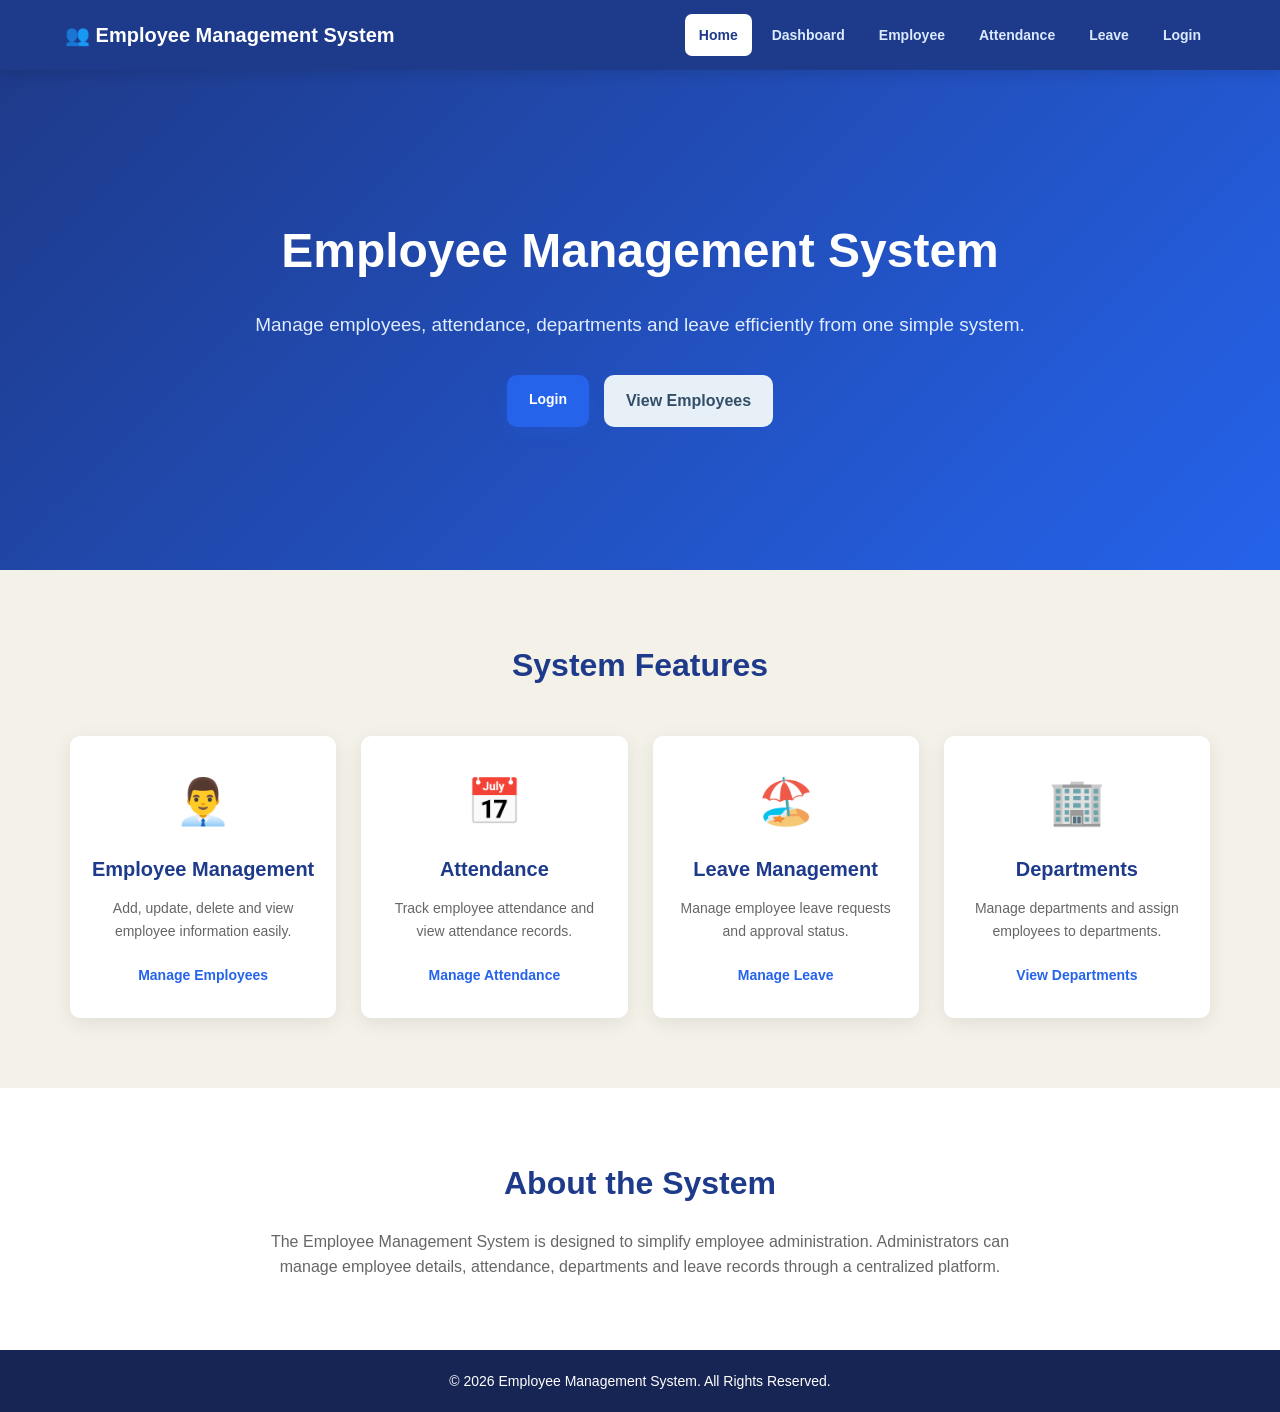
==== index.html @ c2467547 "improve file placement" ====
<!DOCTYPE html>
<html lang="en">
<head>
    <meta charset="UTF-8">
    <meta name="viewport" content="width=device-width, initial-scale=1.0">

    <title>Employee Management System</title>

    <link rel="stylesheet" href="css/style.css">
</head>

<body>

  <header class="top-navbar">

    <div class="navbar-container">

        <a href="index.html" class="logo">
            👥 Employee Management System
        </a>

        <nav class="navbar-links">

            <a href="index.html" class="active">Home</a>

            <a href="dashboard.html">Dashboard</a>

            <a href="employee.html">Employee</a>

            <a href="attendance.html">Attendance</a>

            <a href="leave.html">Leave</a>

            <a href="login.html">Login</a>

        </nav>

    </div>

</header>


    <!-- Hero Section -->
    <section class="hero">

        <div class="hero-content">

            <h1>Employee Management System</h1>

            <p>
                Manage employees, attendance, departments and leave
                efficiently from one simple system.
            </p>

            <div class="hero-buttons">
                <a href="login.html" class="btn primary-btn">
                    Login
                </a>

                <a href="employee.html" class="btn secondary-btn">
                    View Employees
                </a>
            </div>

        </div>

    </section>


    <!-- Features Section -->
    <section class="features">

        <h2>System Features</h2>

        <div class="feature-container">

            <!-- Employee Management -->
            <div class="feature-card">

                <div class="icon">👨‍💼</div>

                <h3>Employee Management</h3>

                <p>
                    Add, update, delete and view employee information
                    easily.
                </p>

                <a href="employee.html">
                    Manage Employees
                </a>

            </div>


            <!-- Attendance -->
            <div class="feature-card">

                <div class="icon">📅</div>

                <h3>Attendance</h3>

                <p>
                    Track employee attendance and view attendance
                    records.
                </p>

                <a href="attendance.html">
                    Manage Attendance
                </a>

            </div>


            <!-- Leave -->
            <div class="feature-card">

                <div class="icon">🏖️</div>

                <h3>Leave Management</h3>

                <p>
                    Manage employee leave requests and approval status.
                </p>

                <a href="leave.html">
                    Manage Leave
                </a>

            </div>


            <!-- Departments -->
            <div class="feature-card">

                <div class="icon">🏢</div>

                <h3>Departments</h3>

                <p>
                    Manage departments and assign employees to
                    departments.
                </p>

                <a href="departments.html">
                    View Departments
                </a>

            </div>

        </div>

    </section>


    <!-- About Section -->
    <section class="about">

        <div class="about-content">

            <h2>About the System</h2>

            <p>
                The Employee Management System is designed to simplify
                employee administration. Administrators can manage
                employee details, attendance, departments and leave
                records through a centralized platform.
            </p>

        </div>

    </section>


    <!-- Footer -->
    <footer>

        <p>
            &copy; 2026 Employee Management System. All Rights Reserved.
        </p>

    </footer>


    <!-- JavaScript -->
    <script src="js/index.js"></script>

</body>
</html>
---- css/style.css ----
/* ================================
   General Styles
================================ */

* {
    margin: 0;
    padding: 0;
    box-sizing: border-box;
}

html {
    scroll-behavior: smooth;
}

body {
    font-family: Arial, Helvetica, sans-serif;
    background-color:#F4F1E8;
    color: #333;
    line-height: 1.6;
}


/* ================================
   Navigation Bar
================================ */

header {
    width: 100%;
    background-color: #1e3a8a;
}

.navbar {
    max-width: 1200px;
    margin: auto;
    padding: 18px 30px;

    display: flex;
    justify-content: space-between;
    align-items: center;
}

.logo {
    color: white;
    font-size: 22px;
    font-weight: bold;
}

.nav-links {
    list-style: none;

    display: flex;
    align-items: center;
    gap: 25px;
}

.nav-links a {
    color: white;
    text-decoration: none;
    font-size: 15px;
    transition: 0.3s;
}

.nav-links a:hover {
    color: #bfdbfe;
}

.login-btn {
    background-color: white;
    color: #1e3a8a !important;

    padding: 9px 20px;
    border-radius: 6px;

    font-weight: bold;
}

.login-btn:hover {
    background-color: #dbeafe;
}


/* ================================
   Hero Section
================================ */

.hero {
    min-height: 500px;

    display: flex;
    justify-content: center;
    align-items: center;

    text-align: center;

    padding: 60px 20px;

    background: linear-gradient(
        135deg,
        #1e3a8a,
        #2563eb
    );
}

.hero-content {
    max-width: 800px;
    color: white;
}

.hero-content h1 {
    font-size: 48px;
    margin-bottom: 20px;
}

.hero-content p {
    font-size: 19px;
    margin-bottom: 35px;
    color: #e0ecff;
}


/* ================================
   Hero Buttons
================================ */

.hero-buttons {
    display: flex;
    justify-content: center;
    gap: 15px;
}

.btn {
    display: inline-block;

    padding: 12px 25px;

    border-radius: 6px;

    text-decoration: none;

    font-weight: bold;

    transition: 0.3s;
}

.primary-btn {
    background-color: white;
    color: #1e3a8a;
}

.primary-btn:hover {
    background-color: #dbeafe;
    transform: translateY(-2px);
}

.secondary-btn {
    border: 2px solid white;
    color: white;
}

.secondary-btn:hover {
    background-color: white;
    color: #1e3a8a;
    transform: translateY(-2px);
}


/* ================================
   Features Section
================================ */

.features {
    max-width: 1200px;
    margin: auto;

    padding: 70px 30px;
}

.features h2 {
    text-align: center;

    font-size: 32px;

    color: #1e3a8a;

    margin-bottom: 45px;
}

.feature-container {
    display: grid;

    grid-template-columns: repeat(4, 1fr);

    gap: 25px;
}


/* ================================
   Feature Cards
================================ */

.feature-card {
    background-color: white;

    padding: 30px 20px;

    text-align: center;

    border-radius: 10px;

    box-shadow: 0 5px 20px rgba(0, 0, 0, 0.08);

    transition: 0.3s;
}

.feature-card:hover {
    transform: translateY(-8px);

    box-shadow: 0 10px 25px rgba(0, 0, 0, 0.12);
}

.icon {
    font-size: 45px;

    margin-bottom: 15px;
}

.feature-card h3 {
    color: #1e3a8a;

    font-size: 20px;

    margin-bottom: 12px;
}

.feature-card p {
    color: #666;

    font-size: 14px;

    margin-bottom: 20px;
}

.feature-card a {
    color: #2563eb;

    text-decoration: none;

    font-weight: bold;

    font-size: 14px;
}

.feature-card a:hover {
    text-decoration: underline;
}


/* ================================
   About Section
================================ */

.about {
    background-color: white;

    padding: 70px 30px;

    text-align: center;
}

.about-content {
    max-width: 800px;

    margin: auto;
}

.about h2 {
    color: #1e3a8a;

    font-size: 32px;

    margin-bottom: 20px;
}

.about p {
    color: #666;

    font-size: 16px;
}


/* ================================
   Footer
================================ */

footer {
    background-color: #172554;

    color: white;

    text-align: center;

    padding: 20px;
}

footer p {
    font-size: 14px;
}

/* =========================================
   COMMON NAVBAR
========================================= */

.top-navbar {
    width: 100%;
    background: #1e3a8a;
    box-shadow: 0 4px 15px rgba(0, 0, 0, 0.12);
    position: relative;
    z-index: 1000;
}

.navbar-container {
    max-width: 1200px;
    margin: 0 auto;
    min-height: 70px;

    padding: 0 25px;

    display: flex;
    align-items: center;
    justify-content: space-between;

    gap: 30px;
}

.top-navbar .logo {
    color: white;
    text-decoration: none;

    font-size: 20px;
    font-weight: 700;

    white-space: nowrap;
}

.navbar-links {
    display: flex;
    align-items: center;
    gap: 6px;
}

.navbar-links a {
    display: inline-block;

    padding: 10px 14px;

    color: #dbeafe;
    text-decoration: none;

    font-size: 14px;
    font-weight: 600;

    border-radius: 7px;

    transition: all 0.25s ease;
}

.navbar-links a:hover {
    background: rgba(255, 255, 255, 0.12);
    color: white;
}

.navbar-links a.active {
    background: white;
    color: #1e3a8a;
}


/* Mobile */

@media (max-width: 800px) {

    .navbar-container {
        flex-direction: column;
        padding: 15px 20px;
        gap: 12px;
    }

    .navbar-links {
        width: 100%;
        justify-content: center;
        flex-wrap: wrap;
    }

    .navbar-links a {
        font-size: 13px;
        padding: 8px 10px;
    }

}

@media (max-width: 500px) {

    .top-navbar .logo {
        font-size: 17px;
    }

    .navbar-links {
        gap: 3px;
    }

    .navbar-links a {
        font-size: 12px;
        padding: 7px 8px;
    }

}
/* =========================================
   PREMIUM EMPLOYEES PAGE
   DARK BLUE + LIGHT BLUE
   ========================================= */

.employee-section {
    width: 90%;
    max-width: 1200px;
    margin: 45px auto 70px;
}


/* ================= HEADER ================= */

.employee-header {
    display: flex;
    justify-content: space-between;
    align-items: flex-end;
    margin-bottom: 28px;
}

.employee-title {
    display: flex;
    flex-direction: column;
}

.page-label {
    color: #3b82f6;
    font-size: 11px;
    font-weight: 700;
    letter-spacing: 1.5px;
    margin-bottom: 7px;
}

.employee-header h1 {
    margin: 0;
    color: #102a43;
    font-size: 36px;
    font-weight: 700;
}

.employee-header p {
    margin: 8px 0 0;
    color: #627d98;
    font-size: 15px;
}


/* ================= BUTTON ================= */

.primary-btn {
    background: #2563eb;
    color: #ffffff;
    border: none;
    padding: 13px 22px;
    border-radius: 10px;
    font-size: 14px;
    font-weight: 600;
    cursor: pointer;
    box-shadow: 0 6px 15px rgba(37, 99, 235, 0.22);
    transition: all 0.25s ease;
}

.primary-btn:hover {
    background: #1d4ed8;
    transform: translateY(-2px);
}


/* ================= STATS ================= */

.employee-stats {
    display: grid;
    grid-template-columns: repeat(3, 1fr);
    gap: 18px;
    margin-bottom: 25px;
}

.stat-card {
    display: flex;
    align-items: center;
    gap: 15px;
    background: #ffffff;
    border: 1px solid #d9e7f5;
    border-radius: 15px;
    padding: 20px;
    box-shadow: 0 7px 22px rgba(16, 42, 67, 0.06);
}

.stat-icon {
    width: 45px;
    height: 45px;
    display: flex;
    align-items: center;
    justify-content: center;
    background: #e0efff;
    border-radius: 11px;
    font-size: 20px;
}

.stat-card p {
    margin: 0 0 5px;
    color: #627d98;
    font-size: 13px;
}

.stat-card h3 {
    margin: 0;
    color: #102a43;
    font-size: 24px;
}


/* ================= FORM ================= */

.employee-form {
    display: none;
    background: #ffffff;
    border: 1px solid #d9e7f5;
    border-radius: 17px;
    padding: 28px;
    margin-bottom: 25px;
    box-shadow: 0 10px 30px rgba(16, 42, 67, 0.08);
}

.form-header {
    display: flex;
    justify-content: space-between;
    align-items: flex-start;
    margin-bottom: 24px;
}

.form-header h2 {
    margin: 0;
    color: #102a43;
    font-size: 22px;
}

.close-btn {
    border: none;
    background: #edf4fb;
    color: #486581;
    width: 32px;
    height: 32px;
    border-radius: 8px;
    font-size: 21px;
    cursor: pointer;
}

.employee-form form {
    display: grid;
    grid-template-columns: 1fr 1fr;
    gap: 20px;
}

.form-group {
    display: flex;
    flex-direction: column;
}

.form-group label {
    color: #334e68;
    font-size: 13px;
    font-weight: 600;
    margin-bottom: 7px;
}

.form-group input,
.form-group select {
    box-sizing: border-box;
    width: 100%;
    padding: 12px 14px;
    border: 1px solid #cbdbea;
    border-radius: 9px;
    background: #f8fbff;
    color: #172b4d;
    outline: none;
}

.form-group input:focus,
.form-group select:focus {
    border-color: #3b82f6;
    box-shadow: 0 0 0 3px rgba(59, 130, 246, 0.10);
}

.form-buttons {
    grid-column: 1 / -1;
    display: flex;
    gap: 10px;
}

.secondary-btn {
    background: #e8f0f7;
    color: #334e68;
    border: none;
    padding: 13px 22px;
    border-radius: 10px;
    font-weight: 600;
    cursor: pointer;
}


/* ================= RECORDS ================= */

.employee-records {
    background: #ffffff;
    border: 1px solid #d9e7f5;
    border-radius: 17px;
    padding: 28px;
    box-shadow: 0 10px 30px rgba(16, 42, 67, 0.07);
}

.records-header {
    display: flex;
    justify-content: space-between;
    align-items: center;
    margin-bottom: 22px;
}

.records-header h2 {
    margin: 0;
    color: #102a43;
    font-size: 23px;
}

.records-header p {
    margin: 5px 0 0;
    color: #829ab1;
    font-size: 13px;
}


/* ================= SEARCH ================= */

.search-box {
    display: flex;
    align-items: center;
    gap: 8px;
    width: 230px;
    padding: 10px 13px;
    background: #f6faff;
    border: 1px solid #d5e3ef;
    border-radius: 9px;
}

.search-box span {
    color: #627d98;
    font-size: 19px;
}

.search-box input {
    width: 100%;
    border: none;
    outline: none;
    background: transparent;
    color: #172b4d;
}

.search-box input::placeholder {
    color: #829ab1;
}


/* ================= TABLE ================= */

.table-container {
    width: 100%;
    overflow-x: auto;
}

table {
    width: 100%;
    border-collapse: collapse;
}

thead {
    background: #e1efff;
}

th {
    padding: 15px;
    text-align: left;
    color: #173f63;
    font-size: 13px;
    font-weight: 700;
}

td {
    padding: 15px;
    color: #486581;
    font-size: 14px;
    border-bottom: 1px solid #e8f0f6;
}

tbody tr {
    transition: background 0.2s ease;
}

tbody tr:hover {
    background: #f7fbff;
}


/* ================= EMPLOYEE ID ================= */

.employee-id {
    display: inline-block;
    background: #e8f2ff;
    color: #2563eb;
    padding: 5px 9px;
    border-radius: 6px;
    font-size: 12px;
    font-weight: 700;
}


/* ================= EMPLOYEE NAME ================= */

.employee-name {
    display: flex;
    align-items: center;
    gap: 10px;
    color: #1e3a56;
    font-weight: 600;
}

.avatar {
    width: 34px;
    height: 34px;
    display: flex;
    align-items: center;
    justify-content: center;
    background: #dbeafe;
    color: #2563eb;
    border-radius: 50%;
    font-size: 11px;
    font-weight: 700;
}


/* ================= DEPARTMENT ================= */

.department-badge {
    display: inline-block;
    background: #e8f4ff;
    color: #1769aa;
    padding: 5px 10px;
    border-radius: 20px;
    font-size: 12px;
    font-weight: 600;
}


/* ================= DELETE ================= */

.delete-btn {
    background: #fff0f0;
    color: #c24141;
    border: none;
    padding: 8px 14px;
    border-radius: 7px;
    font-size: 12px;
    font-weight: 600;
    cursor: pointer;
    transition: 0.2s;
}

.delete-btn:hover {
    background: #ffe0e0;
}


/* ================= RESPONSIVE ================= */

@media (max-width: 800px) {

    .employee-header {
        flex-direction: column;
        align-items: flex-start;
        gap: 18px;
    }

    .employee-stats {
        grid-template-columns: 1fr;
    }

    .employee-form form {
        grid-template-columns: 1fr;
    }

    .form-buttons {
        grid-column: auto;
    }

    .records-header {
        flex-direction: column;
        align-items: flex-start;
        gap: 15px;
    }

    .search-box {
        width: 100%;
        box-sizing: border-box;
    }
}
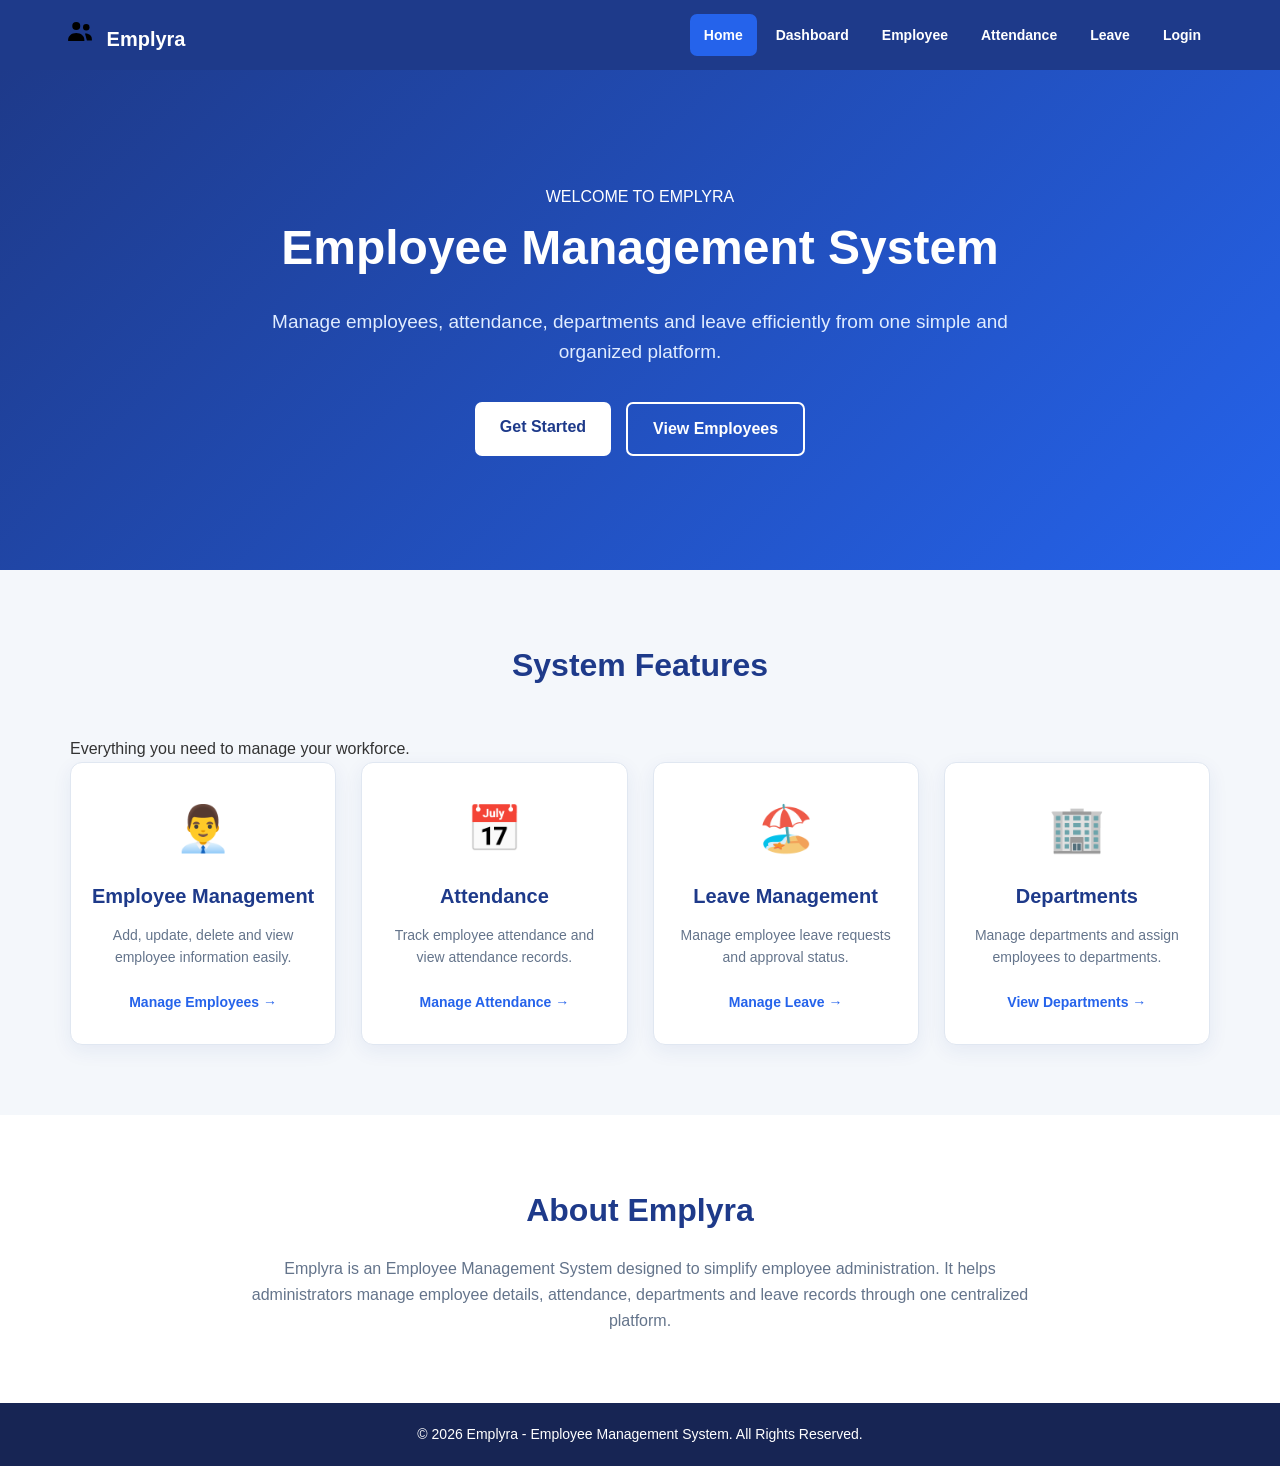
==== commit 6db731de: "Improve Emplyra home and dashboard UI" ====
--- a/index.html
+++ b/index.html
@@ -4,186 +4,143 @@
     <meta charset="UTF-8">
     <meta name="viewport" content="width=device-width, initial-scale=1.0">
 
-    <title>Employee Management System</title>
+    <title>Emplyra | Employee Management System</title>
 
     <link rel="stylesheet" href="css/style.css">
 </head>
 
 <body>
 
-  <header class="top-navbar">
+    <header class="top-navbar">
+        <div class="navbar-container">
 
-    <div class="navbar-container">
+            <a href="index.html" class="logo">
+                <span class="logo-icon">
+                    <svg viewBox="0 0 24 24" aria-hidden="true">
+                        <circle cx="9" cy="8" r="3.2"/>
+                        <circle cx="17" cy="9" r="2.6"/>
+                        <path d="M2.5 19c0-3.2 2.8-5.5 6.5-5.5s6.5 2.3 6.5 5.5v1h-13z"/>
+                        <path d="M16 14c3.2-.2 5.5 1.7 5.5 4.5v1h-4"/>
+                    </svg>
+                </span>
+                <span>Emplyra</span>
+            </a>
 
-        <a href="index.html" class="logo">
-            👥 Employee Management System
-        </a>
+            <nav class="navbar-links">
+                <a href="index.html" class="active">Home</a>
+                <a href="dashboard.html">Dashboard</a>
+                <a href="employee.html">Employee</a>
+                <a href="attendance.html">Attendance</a>
+                <a href="leave.html">Leave</a>
+                <a href="login.html">Login</a>
+            </nav>
 
-        <nav class="navbar-links">
+        </div>
+    </header>
 
-            <a href="index.html" class="active">Home</a>
+    <main>
 
-            <a href="dashboard.html">Dashboard</a>
+        <section class="hero">
+            <div class="hero-content">
 
-            <a href="employee.html">Employee</a>
+                <span class="hero-label">WELCOME TO EMPLYRA</span>
 
-            <a href="attendance.html">Attendance</a>
+                <h1>Employee Management System</h1>
 
-            <a href="leave.html">Leave</a>
+                <p>
+                    Manage employees, attendance, departments and leave
+                    efficiently from one simple and organized platform.
+                </p>
 
-            <a href="login.html">Login</a>
+                <div class="hero-buttons">
+                    <a href="login.html" class="btn primary-btn">
+                        Get Started
+                    </a>
 
-        </nav>
+                    <a href="employee.html" class="btn secondary-btn">
+                        View Employees
+                    </a>
+                </div>
 
-    </div>
+            </div>
+        </section>
 
-</header>
+        <section class="features">
 
-
-    <!-- Hero Section -->
-    <section class="hero">
-
-        <div class="hero-content">
-
-            <h1>Employee Management System</h1>
-
-            <p>
-                Manage employees, attendance, departments and leave
-                efficiently from one simple system.
-            </p>
-
-            <div class="hero-buttons">
-                <a href="login.html" class="btn primary-btn">
-                    Login
-                </a>
-
-                <a href="employee.html" class="btn secondary-btn">
-                    View Employees
-                </a>
+            <div class="section-heading">
+                <h2>System Features</h2>
+                <p>Everything you need to manage your workforce.</p>
             </div>
 
-        </div>
+            <div class="feature-container">
 
-    </section>
+                <div class="feature-card">
+                    <div class="icon">👨‍💼</div>
+                    <h3>Employee Management</h3>
+                    <p>
+                        Add, update, delete and view employee information
+                        easily.
+                    </p>
+                    <a href="employee.html">Manage Employees →</a>
+                </div>
 
+                <div class="feature-card">
+                    <div class="icon">📅</div>
+                    <h3>Attendance</h3>
+                    <p>
+                        Track employee attendance and view attendance
+                        records.
+                    </p>
+                    <a href="attendance.html">Manage Attendance →</a>
+                </div>
 
-    <!-- Features Section -->
-    <section class="features">
+                <div class="feature-card">
+                    <div class="icon">🏖️</div>
+                    <h3>Leave Management</h3>
+                    <p>
+                        Manage employee leave requests and approval status.
+                    </p>
+                    <a href="leave.html">Manage Leave →</a>
+                </div>
 
-        <h2>System Features</h2>
+                <div class="feature-card">
+                    <div class="icon">🏢</div>
+                    <h3>Departments</h3>
+                    <p>
+                        Manage departments and assign employees to
+                        departments.
+                    </p>
+                    <a href="departments.html">View Departments →</a>
+                </div>
 
-        <div class="feature-container">
+            </div>
+        </section>
 
-            <!-- Employee Management -->
-            <div class="feature-card">
+        <section class="about">
+            <div class="about-content">
 
-                <div class="icon">👨‍💼</div>
-
-                <h3>Employee Management</h3>
+                <h2>About Emplyra</h2>
 
                 <p>
-                    Add, update, delete and view employee information
-                    easily.
+                    Emplyra is an Employee Management System designed to
+                    simplify employee administration. It helps administrators
+                    manage employee details, attendance, departments and
+                    leave records through one centralized platform.
                 </p>
 
-                <a href="employee.html">
-                    Manage Employees
-                </a>
+            </div>
+        </section>
 
-            </div>
+    </main>
 
-
-            <!-- Attendance -->
-            <div class="feature-card">
-
-                <div class="icon">📅</div>
-
-                <h3>Attendance</h3>
-
-                <p>
-                    Track employee attendance and view attendance
-                    records.
-                </p>
-
-                <a href="attendance.html">
-                    Manage Attendance
-                </a>
-
-            </div>
-
-
-            <!-- Leave -->
-            <div class="feature-card">
-
-                <div class="icon">🏖️</div>
-
-                <h3>Leave Management</h3>
-
-                <p>
-                    Manage employee leave requests and approval status.
-                </p>
-
-                <a href="leave.html">
-                    Manage Leave
-                </a>
-
-            </div>
-
-
-            <!-- Departments -->
-            <div class="feature-card">
-
-                <div class="icon">🏢</div>
-
-                <h3>Departments</h3>
-
-                <p>
-                    Manage departments and assign employees to
-                    departments.
-                </p>
-
-                <a href="departments.html">
-                    View Departments
-                </a>
-
-            </div>
-
-        </div>
-
-    </section>
-
-
-    <!-- About Section -->
-    <section class="about">
-
-        <div class="about-content">
-
-            <h2>About the System</h2>
-
-            <p>
-                The Employee Management System is designed to simplify
-                employee administration. Administrators can manage
-                employee details, attendance, departments and leave
-                records through a centralized platform.
-            </p>
-
-        </div>
-
-    </section>
-
-
-    <!-- Footer -->
     <footer>
-
         <p>
-            &copy; 2026 Employee Management System. All Rights Reserved.
+            &copy; <span id="currentYear">2026</span>
+            Emplyra - Employee Management System. All Rights Reserved.
         </p>
-
     </footer>
 
-
-    <!-- JavaScript -->
     <script src="js/index.js"></script>
 
 </body>
-</html>+</html>
--- a/css/style.css
+++ b/css/style.css
@@ -1,6 +1,4 @@
-/* ================================
-   General Styles
-================================ */
+/* Global */
 
 * {
     margin: 0;
@@ -14,74 +12,90 @@
 
 body {
     font-family: Arial, Helvetica, sans-serif;
-    background-color:#F4F1E8;
+    background: #f4f7fb;
     color: #333;
     line-height: 1.6;
 }
 
-
-/* ================================
-   Navigation Bar
-================================ */
-
-header {
+a {
+    text-decoration: none;
+}
+
+
+/* Navbar */
+
+.top-navbar {
     width: 100%;
-    background-color: #1e3a8a;
-}
-
-.navbar {
+    background: #1e3a8a;
+    box-shadow: 0 3px 12px rgba(30, 58, 138, 0.15);
+}
+
+.navbar-container {
     max-width: 1200px;
+    min-height: 70px;
     margin: auto;
-    padding: 18px 30px;
-
-    display: flex;
-    justify-content: space-between;
-    align-items: center;
-}
-
-.logo {
-    color: white;
-    font-size: 22px;
-    font-weight: bold;
-}
-
-.nav-links {
-    list-style: none;
+    padding: 0 25px;
 
     display: flex;
     align-items: center;
+    justify-content: space-between;
     gap: 25px;
 }
 
-.nav-links a {
-    color: white;
-    text-decoration: none;
-    font-size: 15px;
-    transition: 0.3s;
-}
-
-.nav-links a:hover {
-    color: #bfdbfe;
-}
-
-.login-btn {
-    background-color: white;
-    color: #1e3a8a !important;
-
-    padding: 9px 20px;
-    border-radius: 6px;
-
-    font-weight: bold;
-}
-
-.login-btn:hover {
-    background-color: #dbeafe;
-}
-
-
-/* ================================
-   Hero Section
-================================ */
+.top-navbar .logo {
+    color: #ffffff;
+    font-size: 20px;
+    font-weight: 700;
+    white-space: nowrap;
+}
+
+.logo-icon {
+    display: inline-flex;
+    align-items: center;
+    justify-content: center;
+
+    width: 30px;
+    height: 30px;
+
+    margin-right: 6px;
+
+    color: #ffffff;
+    font-weight: 700;
+}
+
+.navbar-links {
+    display: flex;
+    align-items: center;
+    gap: 5px;
+}
+
+.navbar-links a {
+    display: inline-block;
+
+    padding: 10px 14px;
+
+    color: #ffffff;
+
+    font-size: 14px;
+    font-weight: 600;
+
+    border-radius: 7px;
+
+    transition: 0.2s ease;
+}
+
+.navbar-links a:hover {
+    background: #2563eb;
+    color: #ffffff;
+}
+
+.navbar-links a.active {
+    background: #2563eb;
+    color: #ffffff;
+}
+
+
+/* Hero */
 
 .hero {
     min-height: 500px;
@@ -90,9 +104,9 @@
     justify-content: center;
     align-items: center;
 
+    padding: 60px 20px;
+
     text-align: center;
-
-    padding: 60px 20px;
 
     background: linear-gradient(
         135deg,
@@ -103,24 +117,26 @@
 
 .hero-content {
     max-width: 800px;
-    color: white;
+    color: #ffffff;
 }
 
 .hero-content h1 {
+    margin-bottom: 20px;
+
     font-size: 48px;
-    margin-bottom: 20px;
+    font-weight: 700;
 }
 
 .hero-content p {
+    margin-bottom: 35px;
+
+    color: #e0ecff;
+
     font-size: 19px;
-    margin-bottom: 35px;
-    color: #e0ecff;
-}
-
-
-/* ================================
-   Hero Buttons
-================================ */
+}
+
+
+/* Hero Buttons */
 
 .hero-buttons {
     display: flex;
@@ -133,56 +149,54 @@
 
     padding: 12px 25px;
 
-    border-radius: 6px;
-
-    text-decoration: none;
-
-    font-weight: bold;
-
-    transition: 0.3s;
+    border-radius: 7px;
+
+    font-weight: 600;
+
+    transition: 0.2s ease;
 }
 
 .primary-btn {
-    background-color: white;
+    background: #ffffff;
     color: #1e3a8a;
 }
 
 .primary-btn:hover {
-    background-color: #dbeafe;
+    background: #eaf2ff;
     transform: translateY(-2px);
 }
 
 .secondary-btn {
-    border: 2px solid white;
-    color: white;
+    border: 2px solid #ffffff;
+
+    background: transparent;
+    color: #ffffff;
 }
 
 .secondary-btn:hover {
-    background-color: white;
+    background: #ffffff;
     color: #1e3a8a;
     transform: translateY(-2px);
 }
 
 
-/* ================================
-   Features Section
-================================ */
+/* Features */
 
 .features {
     max-width: 1200px;
+
     margin: auto;
-
     padding: 70px 30px;
 }
 
 .features h2 {
+    margin-bottom: 45px;
+
+    color: #1e3a8a;
+
+    font-size: 32px;
+
     text-align: center;
-
-    font-size: 32px;
-
-    color: #1e3a8a;
-
-    margin-bottom: 45px;
 }
 
 .feature-container {
@@ -193,61 +207,54 @@
     gap: 25px;
 }
 
-
-/* ================================
-   Feature Cards
-================================ */
-
 .feature-card {
-    background-color: white;
-
     padding: 30px 20px;
 
+    background: #ffffff;
+
     text-align: center;
 
-    border-radius: 10px;
-
-    box-shadow: 0 5px 20px rgba(0, 0, 0, 0.08);
-
-    transition: 0.3s;
+    border: 1px solid #e0e7f1;
+    border-radius: 12px;
+
+    box-shadow: 0 6px 20px rgba(30, 58, 138, 0.07);
+
+    transition: 0.25s ease;
 }
 
 .feature-card:hover {
-    transform: translateY(-8px);
-
-    box-shadow: 0 10px 25px rgba(0, 0, 0, 0.12);
+    transform: translateY(-5px);
+
+    box-shadow: 0 10px 25px rgba(30, 58, 138, 0.12);
 }
 
 .icon {
+    margin-bottom: 15px;
+
     font-size: 45px;
-
-    margin-bottom: 15px;
 }
 
 .feature-card h3 {
+    margin-bottom: 12px;
+
     color: #1e3a8a;
 
     font-size: 20px;
-
-    margin-bottom: 12px;
 }
 
 .feature-card p {
-    color: #666;
+    margin-bottom: 20px;
+
+    color: #64748b;
 
     font-size: 14px;
-
-    margin-bottom: 20px;
 }
 
 .feature-card a {
     color: #2563eb;
 
-    text-decoration: none;
-
-    font-weight: bold;
-
     font-size: 14px;
+    font-weight: 600;
 }
 
 .feature-card a:hover {
@@ -255,153 +262,204 @@
 }
 
 
-/* ================================
-   About Section
-================================ */
+/* About */
 
 .about {
-    background-color: white;
-
     padding: 70px 30px;
+
+    background: #ffffff;
 
     text-align: center;
 }
 
 .about-content {
     max-width: 800px;
-
     margin: auto;
 }
 
 .about h2 {
+    margin-bottom: 20px;
+
     color: #1e3a8a;
 
     font-size: 32px;
-
-    margin-bottom: 20px;
 }
 
 .about p {
-    color: #666;
+    color: #64748b;
 
     font-size: 16px;
 }
 
 
-/* ================================
-   Footer
-================================ */
-
-footer {
-    background-color: #172554;
-
-    color: white;
+/* Footer */
+
+footer,
+.home-footer {
+    padding: 20px;
+
+    background: #172554;
+
+    color: #ffffff;
 
     text-align: center;
-
-    padding: 20px;
 }
 
 footer p {
     font-size: 14px;
 }
 
-/* =========================================
-   COMMON NAVBAR
-========================================= */
-
-.top-navbar {
-    width: 100%;
-    background: #1e3a8a;
-    box-shadow: 0 4px 15px rgba(0, 0, 0, 0.12);
-    position: relative;
-    z-index: 1000;
-}
-
-.navbar-container {
+
+/* Common Page */
+
+.page-container {
+    width: 90%;
     max-width: 1200px;
-    margin: 0 auto;
-    min-height: 70px;
-
-    padding: 0 25px;
-
-    display: flex;
-    align-items: center;
-    justify-content: space-between;
-
-    gap: 30px;
-}
-
-.top-navbar .logo {
-    color: white;
-    text-decoration: none;
-
-    font-size: 20px;
-    font-weight: 700;
-
-    white-space: nowrap;
-}
-
-.navbar-links {
-    display: flex;
-    align-items: center;
-    gap: 6px;
-}
-
-.navbar-links a {
-    display: inline-block;
-
-    padding: 10px 14px;
-
-    color: #dbeafe;
-    text-decoration: none;
-
-    font-size: 14px;
-    font-weight: 600;
-
-    border-radius: 7px;
-
-    transition: all 0.25s ease;
-}
-
-.navbar-links a:hover {
-    background: rgba(255, 255, 255, 0.12);
-    color: white;
-}
-
-.navbar-links a.active {
-    background: white;
-    color: #1e3a8a;
+
+    margin: 50px auto;
+}
+
+
+/* Common Card */
+
+.card {
+    background: #ffffff;
+
+    border: 1px solid #e0e7f1;
+    border-radius: 12px;
+
+    box-shadow: 0 6px 20px rgba(30, 58, 138, 0.07);
+}
+
+
+/* Tablet */
+
+@media (max-width: 1024px) {
+
+    .navbar-container {
+        padding: 0 20px;
+    }
+
+    .feature-container {
+        grid-template-columns: repeat(2, 1fr);
+    }
+
+    .hero-content h1 {
+        font-size: 42px;
+    }
 }
 
 
 /* Mobile */
 
-@media (max-width: 800px) {
+@media (max-width: 768px) {
 
     .navbar-container {
         flex-direction: column;
-        padding: 15px 20px;
+
+        padding: 15px 15px;
+
         gap: 12px;
+    }
+
+    .top-navbar .logo {
+        font-size: 18px;
     }
 
     .navbar-links {
         width: 100%;
+
+        display: flex;
+
         justify-content: center;
+
         flex-wrap: wrap;
+
+        gap: 4px;
     }
 
     .navbar-links a {
-        font-size: 13px;
         padding: 8px 10px;
-    }
-
-}
-
-@media (max-width: 500px) {
+
+        font-size: 12px;
+    }
+
+    .hero {
+        min-height: 450px;
+
+        padding: 50px 20px;
+    }
+
+    .hero-content h1 {
+        font-size: 36px;
+    }
+
+    .hero-content p {
+        font-size: 16px;
+    }
+
+    .hero-buttons {
+        flex-direction: column;
+
+        align-items: center;
+
+        gap: 12px;
+    }
+
+    .btn {
+        width: 200px;
+
+        text-align: center;
+    }
+
+    .features {
+        padding: 50px 20px;
+    }
+
+    .features h2 {
+        margin-bottom: 30px;
+
+        font-size: 28px;
+    }
+
+    .feature-container {
+        grid-template-columns: 1fr;
+    }
+
+    .feature-card {
+        padding: 25px 20px;
+    }
+
+    .about {
+        padding: 50px 20px;
+    }
+
+    .about h2 {
+        font-size: 28px;
+    }
+
+    .about p {
+        font-size: 15px;
+    }
+
+    .page-container {
+        width: 92%;
+
+        margin: 35px auto;
+    }
+}
+
+
+/* Small Mobile */
+
+@media (max-width: 480px) {
+
+    .navbar-container {
+        padding: 12px 10px;
+    }
 
     .top-navbar .logo {
-        font-size: 17px;
+        font-size: 16px;
     }
 
     .navbar-links {
@@ -409,413 +467,61 @@
     }
 
     .navbar-links a {
+        padding: 7px 8px;
+
+        font-size: 11px;
+    }
+
+    .hero {
+        min-height: 420px;
+
+        padding: 40px 15px;
+    }
+
+    .hero-content h1 {
+        font-size: 30px;
+
+        line-height: 1.3;
+    }
+
+    .hero-content p {
+        font-size: 14px;
+    }
+
+    .btn {
+        width: 180px;
+
+        padding: 11px 18px;
+
+        font-size: 14px;
+    }
+
+    .features {
+        padding: 40px 15px;
+    }
+
+    .features h2 {
+        font-size: 25px;
+    }
+
+    .feature-card h3 {
+        font-size: 18px;
+    }
+
+    .about {
+        padding: 40px 15px;
+    }
+
+    .about h2 {
+        font-size: 25px;
+    }
+
+    footer,
+    .home-footer {
+        padding: 16px 10px;
+    }
+
+    footer p {
         font-size: 12px;
-        padding: 7px 8px;
-    }
-
-}
-/* =========================================
-   PREMIUM EMPLOYEES PAGE
-   DARK BLUE + LIGHT BLUE
-   ========================================= */
-
-.employee-section {
-    width: 90%;
-    max-width: 1200px;
-    margin: 45px auto 70px;
-}
-
-
-/* ================= HEADER ================= */
-
-.employee-header {
-    display: flex;
-    justify-content: space-between;
-    align-items: flex-end;
-    margin-bottom: 28px;
-}
-
-.employee-title {
-    display: flex;
-    flex-direction: column;
-}
-
-.page-label {
-    color: #3b82f6;
-    font-size: 11px;
-    font-weight: 700;
-    letter-spacing: 1.5px;
-    margin-bottom: 7px;
-}
-
-.employee-header h1 {
-    margin: 0;
-    color: #102a43;
-    font-size: 36px;
-    font-weight: 700;
-}
-
-.employee-header p {
-    margin: 8px 0 0;
-    color: #627d98;
-    font-size: 15px;
-}
-
-
-/* ================= BUTTON ================= */
-
-.primary-btn {
-    background: #2563eb;
-    color: #ffffff;
-    border: none;
-    padding: 13px 22px;
-    border-radius: 10px;
-    font-size: 14px;
-    font-weight: 600;
-    cursor: pointer;
-    box-shadow: 0 6px 15px rgba(37, 99, 235, 0.22);
-    transition: all 0.25s ease;
-}
-
-.primary-btn:hover {
-    background: #1d4ed8;
-    transform: translateY(-2px);
-}
-
-
-/* ================= STATS ================= */
-
-.employee-stats {
-    display: grid;
-    grid-template-columns: repeat(3, 1fr);
-    gap: 18px;
-    margin-bottom: 25px;
-}
-
-.stat-card {
-    display: flex;
-    align-items: center;
-    gap: 15px;
-    background: #ffffff;
-    border: 1px solid #d9e7f5;
-    border-radius: 15px;
-    padding: 20px;
-    box-shadow: 0 7px 22px rgba(16, 42, 67, 0.06);
-}
-
-.stat-icon {
-    width: 45px;
-    height: 45px;
-    display: flex;
-    align-items: center;
-    justify-content: center;
-    background: #e0efff;
-    border-radius: 11px;
-    font-size: 20px;
-}
-
-.stat-card p {
-    margin: 0 0 5px;
-    color: #627d98;
-    font-size: 13px;
-}
-
-.stat-card h3 {
-    margin: 0;
-    color: #102a43;
-    font-size: 24px;
-}
-
-
-/* ================= FORM ================= */
-
-.employee-form {
-    display: none;
-    background: #ffffff;
-    border: 1px solid #d9e7f5;
-    border-radius: 17px;
-    padding: 28px;
-    margin-bottom: 25px;
-    box-shadow: 0 10px 30px rgba(16, 42, 67, 0.08);
-}
-
-.form-header {
-    display: flex;
-    justify-content: space-between;
-    align-items: flex-start;
-    margin-bottom: 24px;
-}
-
-.form-header h2 {
-    margin: 0;
-    color: #102a43;
-    font-size: 22px;
-}
-
-.close-btn {
-    border: none;
-    background: #edf4fb;
-    color: #486581;
-    width: 32px;
-    height: 32px;
-    border-radius: 8px;
-    font-size: 21px;
-    cursor: pointer;
-}
-
-.employee-form form {
-    display: grid;
-    grid-template-columns: 1fr 1fr;
-    gap: 20px;
-}
-
-.form-group {
-    display: flex;
-    flex-direction: column;
-}
-
-.form-group label {
-    color: #334e68;
-    font-size: 13px;
-    font-weight: 600;
-    margin-bottom: 7px;
-}
-
-.form-group input,
-.form-group select {
-    box-sizing: border-box;
-    width: 100%;
-    padding: 12px 14px;
-    border: 1px solid #cbdbea;
-    border-radius: 9px;
-    background: #f8fbff;
-    color: #172b4d;
-    outline: none;
-}
-
-.form-group input:focus,
-.form-group select:focus {
-    border-color: #3b82f6;
-    box-shadow: 0 0 0 3px rgba(59, 130, 246, 0.10);
-}
-
-.form-buttons {
-    grid-column: 1 / -1;
-    display: flex;
-    gap: 10px;
-}
-
-.secondary-btn {
-    background: #e8f0f7;
-    color: #334e68;
-    border: none;
-    padding: 13px 22px;
-    border-radius: 10px;
-    font-weight: 600;
-    cursor: pointer;
-}
-
-
-/* ================= RECORDS ================= */
-
-.employee-records {
-    background: #ffffff;
-    border: 1px solid #d9e7f5;
-    border-radius: 17px;
-    padding: 28px;
-    box-shadow: 0 10px 30px rgba(16, 42, 67, 0.07);
-}
-
-.records-header {
-    display: flex;
-    justify-content: space-between;
-    align-items: center;
-    margin-bottom: 22px;
-}
-
-.records-header h2 {
-    margin: 0;
-    color: #102a43;
-    font-size: 23px;
-}
-
-.records-header p {
-    margin: 5px 0 0;
-    color: #829ab1;
-    font-size: 13px;
-}
-
-
-/* ================= SEARCH ================= */
-
-.search-box {
-    display: flex;
-    align-items: center;
-    gap: 8px;
-    width: 230px;
-    padding: 10px 13px;
-    background: #f6faff;
-    border: 1px solid #d5e3ef;
-    border-radius: 9px;
-}
-
-.search-box span {
-    color: #627d98;
-    font-size: 19px;
-}
-
-.search-box input {
-    width: 100%;
-    border: none;
-    outline: none;
-    background: transparent;
-    color: #172b4d;
-}
-
-.search-box input::placeholder {
-    color: #829ab1;
-}
-
-
-/* ================= TABLE ================= */
-
-.table-container {
-    width: 100%;
-    overflow-x: auto;
-}
-
-table {
-    width: 100%;
-    border-collapse: collapse;
-}
-
-thead {
-    background: #e1efff;
-}
-
-th {
-    padding: 15px;
-    text-align: left;
-    color: #173f63;
-    font-size: 13px;
-    font-weight: 700;
-}
-
-td {
-    padding: 15px;
-    color: #486581;
-    font-size: 14px;
-    border-bottom: 1px solid #e8f0f6;
-}
-
-tbody tr {
-    transition: background 0.2s ease;
-}
-
-tbody tr:hover {
-    background: #f7fbff;
-}
-
-
-/* ================= EMPLOYEE ID ================= */
-
-.employee-id {
-    display: inline-block;
-    background: #e8f2ff;
-    color: #2563eb;
-    padding: 5px 9px;
-    border-radius: 6px;
-    font-size: 12px;
-    font-weight: 700;
-}
-
-
-/* ================= EMPLOYEE NAME ================= */
-
-.employee-name {
-    display: flex;
-    align-items: center;
-    gap: 10px;
-    color: #1e3a56;
-    font-weight: 600;
-}
-
-.avatar {
-    width: 34px;
-    height: 34px;
-    display: flex;
-    align-items: center;
-    justify-content: center;
-    background: #dbeafe;
-    color: #2563eb;
-    border-radius: 50%;
-    font-size: 11px;
-    font-weight: 700;
-}
-
-
-/* ================= DEPARTMENT ================= */
-
-.department-badge {
-    display: inline-block;
-    background: #e8f4ff;
-    color: #1769aa;
-    padding: 5px 10px;
-    border-radius: 20px;
-    font-size: 12px;
-    font-weight: 600;
-}
-
-
-/* ================= DELETE ================= */
-
-.delete-btn {
-    background: #fff0f0;
-    color: #c24141;
-    border: none;
-    padding: 8px 14px;
-    border-radius: 7px;
-    font-size: 12px;
-    font-weight: 600;
-    cursor: pointer;
-    transition: 0.2s;
-}
-
-.delete-btn:hover {
-    background: #ffe0e0;
-}
-
-
-/* ================= RESPONSIVE ================= */
-
-@media (max-width: 800px) {
-
-    .employee-header {
-        flex-direction: column;
-        align-items: flex-start;
-        gap: 18px;
-    }
-
-    .employee-stats {
-        grid-template-columns: 1fr;
-    }
-
-    .employee-form form {
-        grid-template-columns: 1fr;
-    }
-
-    .form-buttons {
-        grid-column: auto;
-    }
-
-    .records-header {
-        flex-direction: column;
-        align-items: flex-start;
-        gap: 15px;
-    }
-
-    .search-box {
-        width: 100%;
-        box-sizing: border-box;
     }
 }
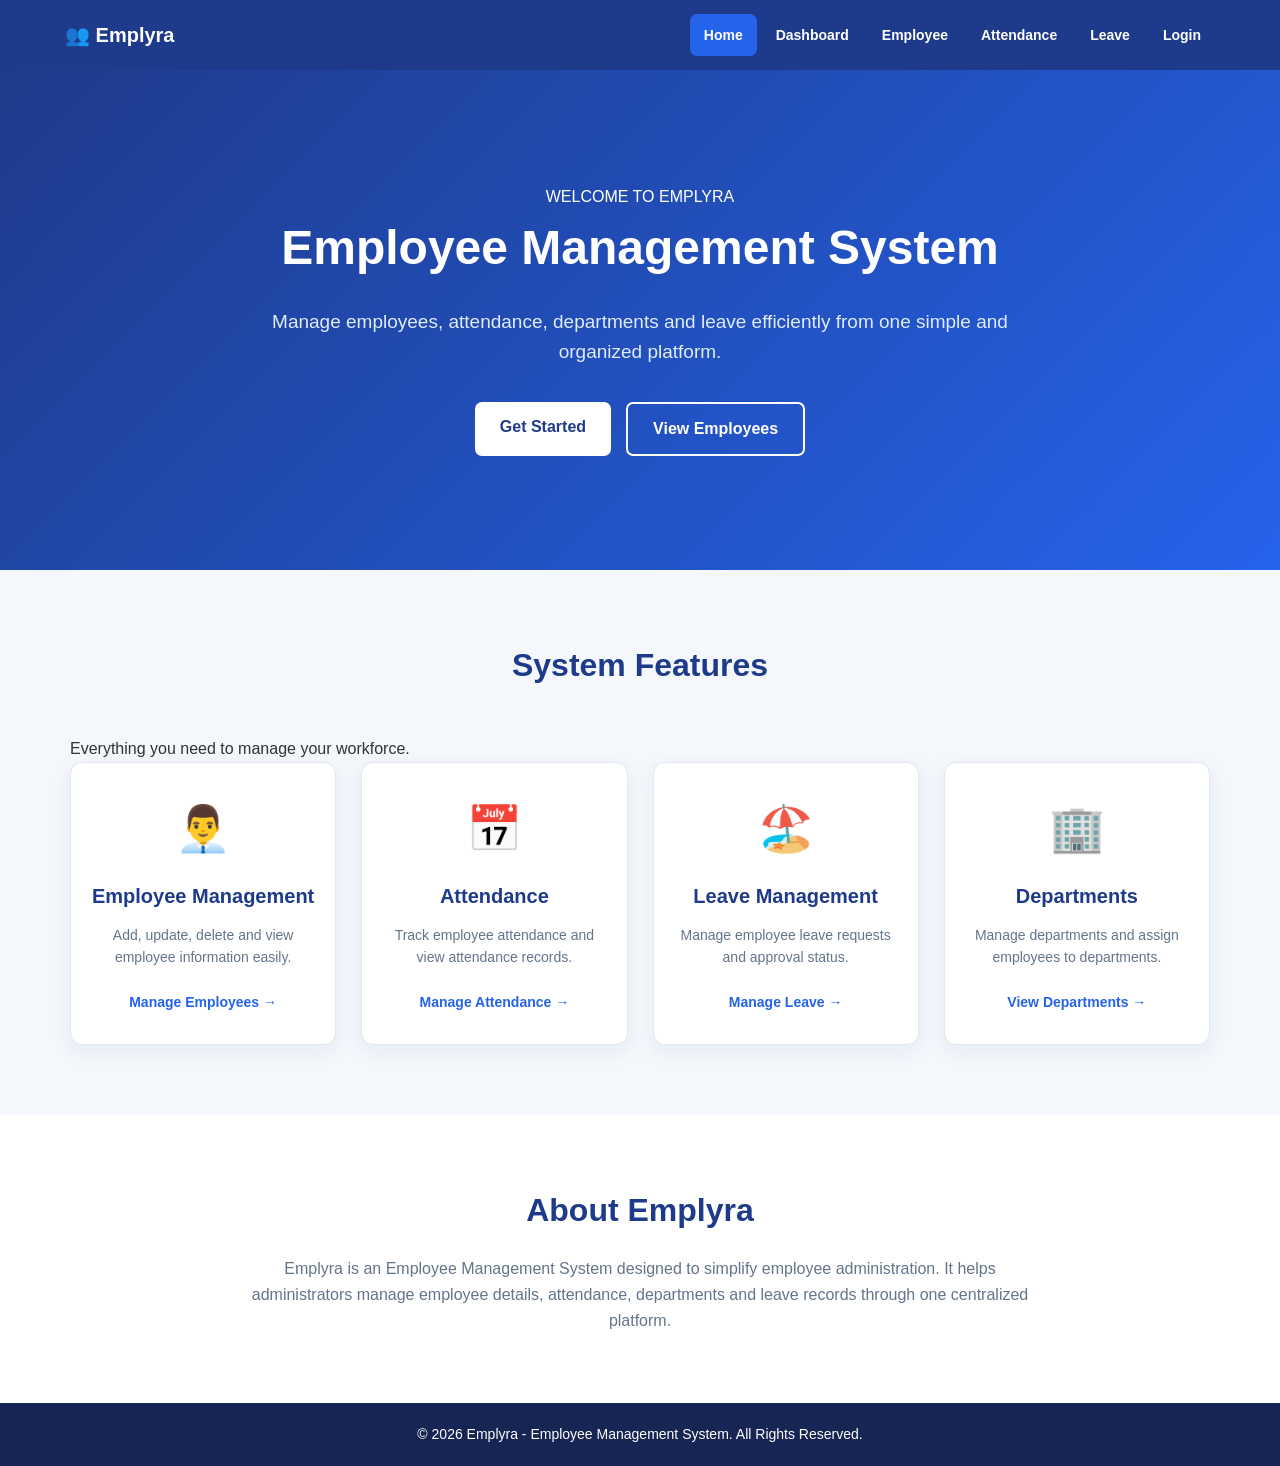
==== commit f4bf6e26: "Improve employee management page" ====
--- a/index.html
+++ b/index.html
@@ -3,9 +3,7 @@
 <head>
     <meta charset="UTF-8">
     <meta name="viewport" content="width=device-width, initial-scale=1.0">
-
     <title>Emplyra | Employee Management System</title>
-
     <link rel="stylesheet" href="css/style.css">
 </head>
 
@@ -15,15 +13,7 @@
         <div class="navbar-container">
 
             <a href="index.html" class="logo">
-                <span class="logo-icon">
-                    <svg viewBox="0 0 24 24" aria-hidden="true">
-                        <circle cx="9" cy="8" r="3.2"/>
-                        <circle cx="17" cy="9" r="2.6"/>
-                        <path d="M2.5 19c0-3.2 2.8-5.5 6.5-5.5s6.5 2.3 6.5 5.5v1h-13z"/>
-                        <path d="M16 14c3.2-.2 5.5 1.7 5.5 4.5v1h-4"/>
-                    </svg>
-                </span>
-                <span>Emplyra</span>
+                👥 Emplyra
             </a>
 
             <nav class="navbar-links">
